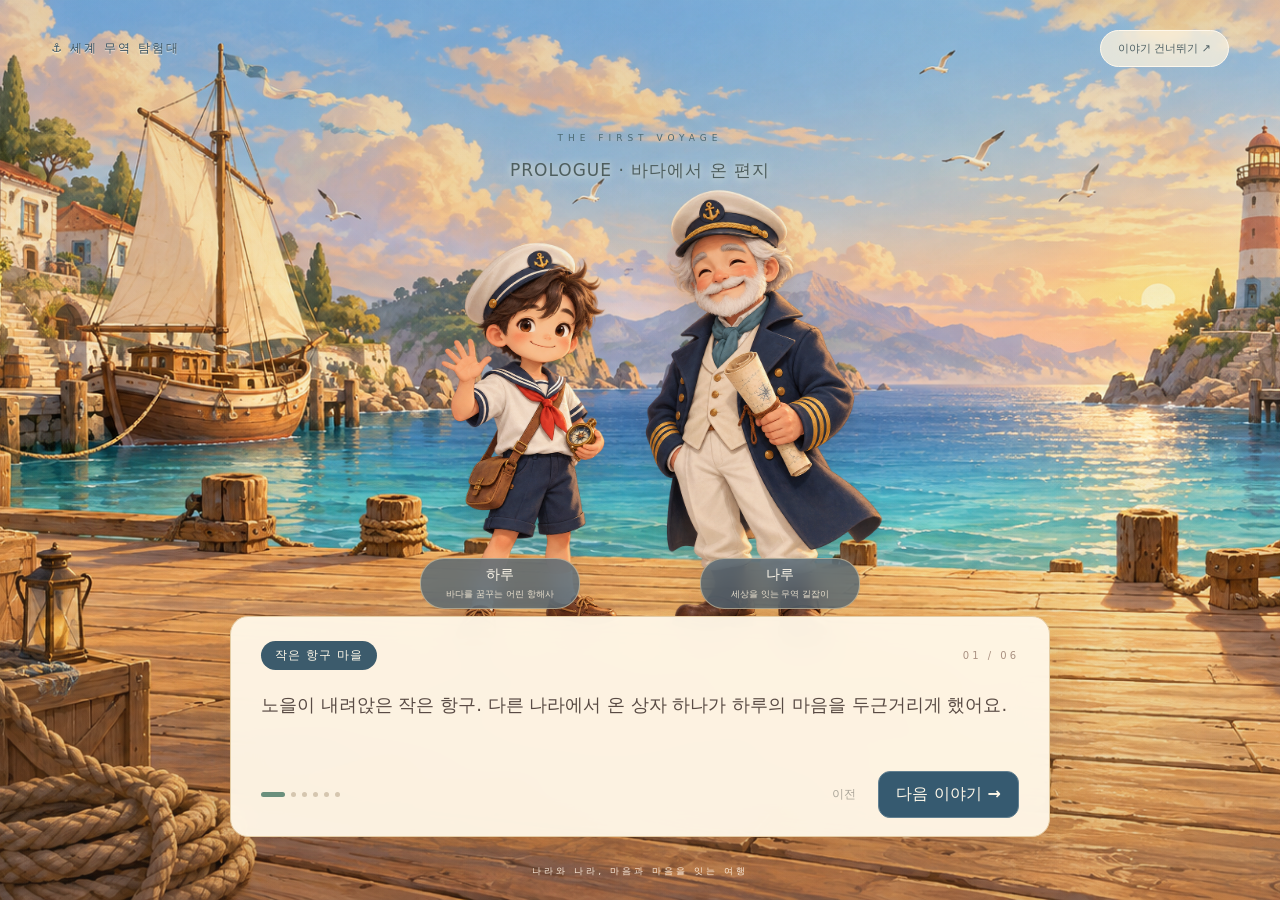
==== index.html @ 8972c456 "Add playable storybook trade exploration game" ====
<!doctype html>
<html lang="ko"><head><meta charset="utf-8"><meta name="viewport" content="width=device-width,initial-scale=1,viewport-fit=cover"><meta name="theme-color" content="#087f98"><link rel="icon" href="data:image/svg+xml,%3Csvg xmlns=%27http://www.w3.org/2000/svg%27 viewBox=%270 0 64 64%27%3E%3Ctext y=%2750%27 font-size=%2750%27%3E⛵%3C/text%3E%3C/svg%3E"><title>무역왕의 항해: 세계 무역 탐험대</title><link rel="stylesheet" href="style.css"></head>
<body>
<div id="storybook-scene" aria-hidden="true"><div class="illustrated-cast"><div class="illustrated-actor hero"><img src="assets/sailor-cast.png" alt="" onerror="document.body.classList.add('art-fallback')"></div><div class="illustrated-actor mentor"><img src="assets/sailor-cast.png" alt="" onerror="document.body.classList.add('art-fallback')"></div></div></div>
<canvas id="world3d" aria-label="입체 캐릭터와 3D 섬이 있는 무역 탐험 세계"></canvas>
<canvas id="sea" aria-label="방향키, WASD 또는 화면을 눌러 배를 조종하는 탐험 바다"></canvas>
<header><a class="brand" href="./">⚓ <span>무역왕의 항해<small>세계 무역 탐험대</small></span></a><div class="stats"><span>🪙 <b id="coins">0</b><small>무역 코인</small></span><span>📦 <b id="cargo">0</b><small>획득 상품</small></span><span>🏝️ <b id="progress">0 / 6</b><small>탐험 완료</small></span></div><button id="menu" aria-label="항해 메뉴 열기">☰</button></header>
<aside class="map-panel"><div><b>탐험 지도</b><span>COMPASS N ↑</span></div><canvas id="map" width="220" height="150" aria-label="6개 섬과 현재 배 위치 미니맵"></canvas><small>점선 원 가까이에서 정박해요</small></aside>
<section class="quest"><span class="eyebrow">CAPTAIN'S LOG · 항해 일지</span><h2 id="quest-title">첫 번째 섬으로 출발!</h2><p id="quest-text">가까운 초록 섬에서 무역 탐험을 시작해요.</p><button id="journal">6개 섬 살펴보기 ↗</button></section>
<div class="bottom-hint">✦ 드넓은 바다, 나만의 항로 <span>WASD / 방향키 · 바다를 누르고 이동</span></div>
<div id="joystick" aria-label="배 이동 조이스틱"><div id="stick"></div></div>
<section id="dock" hidden><span id="dock-title"></span><p id="dock-info"></p><button id="enter" class="primary">섬에 입장하기 →</button></section>
<div id="toast" role="status"></div><div id="confetti"></div>
<dialog id="modal"><button id="close" class="close" aria-label="닫고 바다로 돌아가기">×</button><div id="modal-content"></div></dialog>
<section id="story-screen" hidden aria-label="항해 이야기와 게임 시작 화면"></section>
<script src="vendor/three.min.js"></script><script src="missions.js"></script><script src="story-data.js"></script><script src="scene3d.js"></script><script src="game.js"></script>
</body></html>
---- style.css ----
:root{font-family:'Apple SD Gothic Neo','Malgun Gothic',system-ui,sans-serif;color:#173e47;font-synthesis:none}*{box-sizing:border-box}body{margin:0;background:#168eaa;overflow:hidden}button,a{-webkit-tap-highlight-color:transparent}button{font:inherit;cursor:pointer;border:0;border-radius:12px;padding:12px 17px;background:#e8f3ef;color:#234e52;font-weight:700;transition:transform .15s,background .15s}button:hover{background:#d5eae3;transform:translateY(-1px)}button:focus-visible,a:focus-visible{outline:3px solid #e59b25;outline-offset:3px}button:disabled{opacity:.55;cursor:default}#sea{position:fixed;inset:0;width:100%;height:100%;touch-action:none}header{position:fixed;top:22px;left:28px;right:28px;display:flex;align-items:center;justify-content:space-between;gap:16px;pointer-events:none}header>*{pointer-events:auto}.brand{display:flex;gap:12px;align-items:center;text-decoration:none;color:#fff;font-size:30px;font-weight:900;text-shadow:0 2px 8px #13667c55}.brand>span{font-size:23px}.brand small{display:block;font-size:11px;letter-spacing:3px;margin-top:3px;font-weight:500}.stats{display:flex;gap:30px;background:#fffdf1f2;padding:12px 28px;border-radius:18px;box-shadow:0 6px 0 #07657a20}.stats>span{font-size:19px;white-space:nowrap}.stats small{display:block;font-size:10px;color:#6d898c;text-align:right;margin-top:3px}#menu{background:#fffdf1;font-size:21px}.map-panel{position:fixed;right:28px;top:112px;background:#fffdf1ed;padding:16px;border-radius:18px;box-shadow:0 5px 20px #07516d15;width:252px}.map-panel>div{display:flex;justify-content:space-between;align-items:center;font-size:12px}.map-panel span{font-size:8px;color:#819595;letter-spacing:1px}.map-panel canvas{display:block;border-radius:10px;margin:12px 0 9px;width:100%;background:#b5e3df}.map-panel small{font-size:10px;color:#78918f}.quest{position:fixed;left:28px;bottom:92px;width:275px;background:#fffdf1f2;border-radius:18px;padding:22px;box-shadow:0 6px 0 #07657a20}.eyebrow{font-size:9px;letter-spacing:1.5px;font-weight:800;color:#63877e}.quest h2{font-size:19px;margin:12px 0 8px}.quest p{font-size:12px;line-height:1.8;color:#627b7c;margin:0 0 14px}.quest button{background:transparent;padding:0;font-size:11px;color:#157b70}.bottom-hint{position:fixed;bottom:27px;left:30px;color:#fffdeb;font-size:12px;letter-spacing:1px}.bottom-hint span{display:block;font-size:10px;opacity:.75;margin-top:5px;letter-spacing:0}#joystick{position:fixed;bottom:35px;right:44px;width:112px;height:112px;border:2px solid #ffffff88;border-radius:50%;background:#effffb20;touch-action:none;box-shadow:inset 0 0 0 12px #ffffff0a}#stick{position:absolute;left:33px;top:33px;width:42px;height:42px;border-radius:50%;background:#fff9dfbb;box-shadow:0 4px 12px #07516d33;pointer-events:none}#dock{position:fixed;bottom:32px;left:50%;transform:translateX(-50%);padding:16px 25px;background:#fffdf2;border:1px solid #fff;border-radius:18px;text-align:center;min-width:280px;box-shadow:0 8px 25px #17465830}#dock-title{font-size:17px;font-weight:800}#dock p{font-size:11px;color:#6b8381;margin:7px 0 12px}.primary{background:#117d70;color:white}.primary:hover{background:#09695e}dialog{border:0;border-radius:25px;background:#fffdf5;color:#23444b;width:min(720px,94vw);max-height:90dvh;padding:36px;box-shadow:0 30px 100px #12364250}dialog::backdrop{background:#073f54a8;backdrop-filter:blur(7px)}.close{position:absolute;right:14px;top:12px;background:transparent;font-size:26px;padding:3px 12px}.modal-kicker{font-size:10px;color:#208477;letter-spacing:2px;font-weight:800}h1{font-size:31px;line-height:1.4;margin:12px 0}dialog h2{font-size:25px;margin:13px 0}dialog p{font-size:14px;line-height:1.8;color:#61797a}.npc{padding:16px;background:#eaf2e5;border-radius:14px;margin:18px 0;display:flex;gap:14px;align-items:center}.npc .avatar{font-size:34px}.npc p{margin:0;font-size:13px}.choices{display:grid;gap:9px;margin:20px 0}.choices button{text-align:left;background:#f0f0e5;border:2px solid transparent;padding:15px}.choices button:hover{border-color:#2d9c88}.hint{min-height:26px;color:#a96a20;font-size:13px;line-height:1.7;margin:12px 0}.reward{font-size:55px;text-align:center;margin:20px}.success{text-align:center}.success h2{font-size:28px}.summary{padding:20px;background:#e6f1df;border-radius:15px;line-height:1.9;font-size:15px}.island-list{display:grid;grid-template-columns:1fr 1fr;gap:12px}.island-card{padding:15px;background:#f0f1e6;border-radius:13px}.island-card h3{font-size:14px;margin:7px 0}.island-card p{font-size:11px;margin:6px 0}.tag{font-size:10px;color:#177867}.warehouse-row{display:grid;grid-template-columns:1fr 1fr;gap:12px;margin:18px 0}.warehouse{border:2px dashed #b4cabc;min-height:140px;padding:14px;border-radius:13px;background:#eef5e8;text-align:center}.warehouse.over{border-color:#df9c35;background:#fff0c8}.warehouse small{display:block;margin:5px;color:#61797a}.goods{display:flex;flex-wrap:wrap;gap:8px;margin:12px 0}.good{padding:12px;background:#fff;border:1px solid #d9dfd4;box-shadow:0 3px 0 #cbd8c8;touch-action:none;font-size:12px}.good.selected{outline:3px solid #dcac47}.placed{font-size:11px;background:white;margin:6px 0;padding:7px;border-radius:6px}.trade-row{display:grid;grid-template-columns:1fr 1fr;gap:10px;margin:12px 0}.trade-row label{font-size:13px;padding:12px;background:#eef2e8;border-radius:10px}.trade-row select{width:100%;margin-top:9px;padding:10px;font:inherit;font-size:12px;border:1px solid #c9d7c8;border-radius:8px;background:white;color:#23444b}.shop-row{display:flex;justify-content:space-between;align-items:center;padding:14px 0;border-bottom:1px solid #dce5d6;gap:12px}.shop-row p{margin:4px 0;font-size:12px}.settings{display:flex;gap:8px;flex-wrap:wrap;margin-top:18px}#toast{position:fixed;left:50%;top:110px;transform:translateX(-50%) translateY(-15px);background:#fffdf4;color:#255849;padding:13px 23px;border-radius:30px;font-size:13px;opacity:0;transition:.25s;pointer-events:none;z-index:9;max-width:90vw;text-align:center}#toast.show{opacity:1;transform:translateX(-50%) translateY(0)}.certificate{border:3px double #cfab51;padding:25px;text-align:center}.certificate input{font:inherit;max-width:100%;text-align:center;padding:10px;border:0;border-bottom:1px solid #bcad7d;background:transparent}.certificate h2{font-size:30px;color:#9a772d}#confetti{position:fixed;inset:0;pointer-events:none;z-index:20;overflow:hidden}.confetto{position:absolute;top:-25px;width:9px;height:16px;animation:fall 2.5s ease-in forwards}@keyframes fall{to{transform:translateY(105vh) rotate(720deg)}}.drag-ghost{position:fixed;pointer-events:none;background:#fff5cf;padding:15px;border-radius:10px;z-index:100;box-shadow:0 5px 20px #0003}.tiny{font-size:11px}footer{font-size:11px;color:#72827d;margin-top:20px;line-height:1.8}@media(max-width:740px){header{top:14px;left:14px;right:14px;gap:8px}.brand{font-size:22px;gap:5px}.brand>span{font-size:16px}.brand small{font-size:8px;letter-spacing:1px}.stats{padding:9px 12px;gap:13px;border-radius:13px}.stats>span{font-size:13px}.stats small{font-size:8px}#menu{padding:8px 12px}.map-panel{right:14px;top:88px;width:152px;padding:10px}.map-panel span,.map-panel>small{display:none}.map-panel canvas{margin:9px 0 0}.quest{left:14px;bottom:170px;width:185px;padding:15px}.quest h2{font-size:15px}.quest p{font-size:11px}.eyebrow{font-size:7px}.bottom-hint{left:15px;bottom:24px;max-width:165px;font-size:10px}.bottom-hint span{font-size:9px}#joystick{right:25px;bottom:30px;width:100px;height:100px}#stick{left:27px;top:27px}#dock{bottom:145px;min-width:230px;max-width:90vw;padding:12px 16px}#dock-title{font-size:14px}dialog{padding:27px 20px}h1{font-size:25px}.island-list{grid-template-columns:1fr 1fr}.trade-row{grid-template-columns:1fr}.quest.compact{display:none}}@media(max-width:400px){.stats{gap:8px;padding:8px}.brand>span{font-size:14px}.stats small{display:none}.map-panel{width:130px}.island-list{grid-template-columns:1fr}}@media(max-height:550px){.quest{bottom:65px;padding:12px}.quest p{display:none}.map-panel{top:85px;width:155px}.bottom-hint{bottom:12px}#joystick{bottom:15px}#dock{bottom:15px}dialog{max-height:95dvh}}@media print{body>*{display:none!important}dialog,dialog #modal-content{display:block!important;position:static;width:100%;max-height:none;box-shadow:none}dialog .close,.settings{display:none!important}}

/* Cinematic story, real-time 3D stage and face-to-face island encounters. */
[hidden]{display:none!important}
#world3d{position:fixed;inset:0;width:100%;height:100%;pointer-events:none}
.has-webgl #sea{opacity:0}
body.cinematic>header,body.cinematic>.map-panel,body.cinematic>.quest,body.cinematic>.bottom-hint,body.cinematic>#joystick,body.cinematic>#dock{visibility:hidden}
#story-screen{position:fixed;inset:0;z-index:4;color:#473d3b;background:linear-gradient(180deg,#3c282c18,transparent 50%,#523d4930);overflow:auto}
.story-top{position:absolute;left:4%;right:4%;top:30px;display:flex;justify-content:space-between;align-items:center;gap:10px}
.story-brand{font-size:13px;font-weight:800;letter-spacing:2px;color:#fff7ec;text-shadow:0 2px 5px #8c655b44}
.glass-button{background:#fff6e94a;border:1px solid #fff9df7a;color:#514741;border-radius:30px;font-size:11px;font-weight:500;padding:10px 17px;backdrop-filter:blur(10px)}
.glass-button:hover{background:#fff6e9b3}
.chapter-label{position:absolute;top:14%;left:0;right:0;text-align:center;pointer-events:none}
.chapter-label>span{font-size:9px;letter-spacing:5px;color:#694d4f}.chapter-label h2{font-size:17px;font-weight:500;margin:14px 0;color:#574347;letter-spacing:2px}
.character-names{position:absolute;top:61%;left:50%;transform:translateX(-50%);display:flex;gap:120px;text-align:center;pointer-events:none}
.character-names>span{color:#fff9ec;background:#66535477;padding:7px 20px;border:1px solid #ffedcf66;border-radius:24px;min-width:160px;font-size:14px;backdrop-filter:blur(12px)}
.character-names small{display:block;font-size:9px;margin-top:4px;color:#fff5e7af}.character-names .speaking{background:#526c697e;border-color:#fff1d9}
.story-dialog{position:absolute;bottom:7%;left:50%;transform:translateX(-50%);width:min(820px,88vw);padding:24px 30px 18px;background:#fff8ebed;border:1px solid #fff9e9;border-radius:21px;box-shadow:0 15px 70px #5b3f4633;backdrop-filter:blur(16px)}
.dialog-line{display:flex;justify-content:space-between;align-items:center}.speaker-label{font-size:12px;background:#526f6b;color:#fff9e9;padding:6px 14px;border-radius:20px;letter-spacing:1px}.story-count{font-size:10px;color:#aa9182;letter-spacing:3px}#story-text{font-size:18px;line-height:1.85;min-height:65px;margin:18px 0;color:#594b45;word-break:keep-all}.dialog-bottom{display:flex;align-items:center;justify-content:space-between;gap:8px}.dialog-bottom>div{display:flex;gap:10px}.story-dots{display:flex;gap:6px}.story-dots i{width:5px;height:5px;border-radius:8px;background:#d5c6af}.story-dots i.active{width:24px;background:#6a8f7c}.text-button{font-size:12px;background:transparent;color:#6a6860;padding:9px 12px}.text-button:hover{background:#fffcf055}.story-caption{position:absolute;bottom:2.5%;left:0;right:0;text-align:center;font-size:9px;letter-spacing:3px;color:#ffefdf}
.title-card{position:absolute;top:21%;left:8%;width:460px}.title-kicker{font-size:9px;letter-spacing:4px;color:#82614f;font-weight:700}.title-card h1{font-family:Georgia,'Batang','바탕',serif;font-size:66px;line-height:1.12;color:#394f50;margin:24px 0;text-shadow:0 3px 0 #fff7e344;font-weight:900;letter-spacing:-2px}.title-card h1 em{font-style:normal;font-size:105px;color:#526c62}.title-card h1>span{display:block;font-family:system-ui,sans-serif;font-size:15px;letter-spacing:8px;font-weight:500;margin-top:20px;color:#625e50}.title-card>p{font-size:13px;line-height:1.9;color:#6f6257}.title-start{margin-top:22px;background:#425f58;padding:18px 25px;min-width:260px;border:1px solid #8a9c7b;border-radius:12px;box-shadow:0 8px 20px #5f65552c;font-size:16px;display:flex;justify-content:space-between;align-items:center;gap:50px}.title-start:hover{background:#314f48}.title-start>span{font-size:22px}.title-card>#replay-story{display:block;margin-top:12px;padding-left:0;color:#6e6558;font-size:11px}.title-features{display:flex;gap:20px;margin-top:27px;font-size:10px;color:#75675c}.title-character-tag{position:absolute;right:16%;bottom:18%;text-align:center;color:#fff9e8;font-size:18px;letter-spacing:3px;text-shadow:0 2px 8px #514438}.title-character-tag small{display:block;font-size:9px;letter-spacing:2px;margin-top:7px}.title-footer{position:absolute;bottom:25px;left:4%;right:4%;display:flex;justify-content:space-between;color:#f7ede3;font-size:9px;letter-spacing:1px}.title-chapter{font-size:10px;letter-spacing:2px;color:#fff3df}
dialog.conversation{position:fixed;inset:0 0 0 auto;margin:auto 4vw;width:min(580px,46vw);max-height:86dvh;padding:34px;background:#fff9edee;border:1px solid #fff5df;box-shadow:0 20px 80px #5a414535;backdrop-filter:blur(18px)}
dialog.conversation::backdrop{background:linear-gradient(90deg,#573b3912,transparent 40%,#573b3920);backdrop-filter:none}
dialog.conversation .npc{background:#e9eadc}.npc-avatar{display:none}.conversation-speaker{display:inline-block;margin:24px 0 3px;background:#5e7e71;border-radius:20px;padding:7px 15px;font-size:12px;color:#fff8e5}.spoken-text{font-size:19px!important;line-height:1.9!important;color:#5c5447!important;word-break:keep-all;margin:18px 0 30px}.talk-progress{font-size:10px;letter-spacing:3px;color:#958872;margin:18px 0}.conversation .close{color:#877b69}.conversation h2{color:#415a52}.conversation .primary{background:#496c5b}.conversation .hint{padding:10px 12px;background:#f8efda;border-radius:10px;min-height:0}.conversation .hint:empty{display:none}
.no-webgl #story-screen{background:radial-gradient(ellipse at 70% 30%,#f7d5a6,#d1b3b2 65%,#819ba6)}.no-webgl #story-screen:before{content:'🧒🏻　🧙🏻';position:absolute;top:28%;left:50%;transform:translateX(-50%);font-size:100px;white-space:nowrap}
@media(min-width:1500px){.title-card{top:23%;left:10%}.title-card h1{font-size:78px}.title-card h1 em{font-size:120px}}
@media(max-width:740px),(max-width:1000px) and (orientation:portrait){.story-top{top:20px;left:6%;right:6%}.story-brand{font-size:9px;letter-spacing:1px}.glass-button{font-size:9px;padding:9px 12px}.chapter-label{top:12%}.chapter-label h2{font-size:13px;letter-spacing:.5px}.chapter-label>span{font-size:8px;letter-spacing:3px}.character-names{top:53%;gap:18px}.character-names>span{min-width:125px;padding:6px 9px;font-size:11px}.character-names small{font-size:8px}.story-dialog{bottom:6%;padding:18px 20px;width:91vw;border-radius:18px}#story-text{font-size:15px;min-height:105px;line-height:1.8;margin:15px 0}.speaker-label{font-size:10px;padding:5px 10px}.story-count{font-size:8px;letter-spacing:1px}.dialog-bottom .primary{font-size:12px;padding:11px 14px}.text-button{font-size:10px;padding:8px}.story-caption{font-size:7px;letter-spacing:1px;bottom:2.5%}.title-card{top:12%;left:8%;width:84%;text-align:center}.title-kicker{font-size:7px;letter-spacing:2px}.title-card h1{font-size:37px;margin:14px 0;line-height:1.03}.title-card h1 em{font-size:58px}.title-card h1>span{font-size:11px;letter-spacing:5px;margin-top:11px}.title-card>p{font-size:10px;line-height:1.7;margin:12px 0}.title-start{position:fixed;bottom:13%;left:50%;transform:translateX(-50%);min-width:250px;padding:16px 22px;font-size:14px}.title-start:hover{transform:translateX(-50%)}.title-card>#replay-story{position:fixed;bottom:7%;left:50%;transform:translateX(-50%);margin:0;white-space:nowrap}.title-features{display:none}.title-character-tag{right:0;left:0;bottom:25%;font-size:13px;letter-spacing:2px}.title-character-tag small{font-size:8px;letter-spacing:1px}.title-footer{bottom:16px;left:7%;right:7%;font-size:7px;text-align:center;justify-content:center}.title-footer>span:last-child{display:none}.title-chapter{font-size:8px;letter-spacing:0}dialog.conversation{inset:auto 0 0;margin:0 auto 15px;width:94vw;max-height:57dvh;padding:24px 20px;border-radius:22px}dialog.conversation::backdrop{background:linear-gradient(180deg,transparent 25%,#573b3920);backdrop-filter:none}.conversation .spoken-text{font-size:16px!important;line-height:1.8!important;margin:14px 0 20px}.conversation h2{font-size:20px}.conversation-speaker{margin-top:15px;font-size:10px}.conversation .npc{padding:12px;margin:12px 0}.conversation .npc p{font-size:11px}.conversation h3{font-size:14px}.conversation .choices{margin:13px 0;gap:7px}.conversation .choices button{font-size:12px;padding:12px}.conversation .warehouse{padding:10px;min-height:110px}.conversation .good{font-size:11px;padding:10px}.conversation .warehouse-row{margin:12px 0;gap:8px}.conversation .trade-row label{font-size:11px;padding:9px}.conversation .trade-row select{font-size:11px;padding:8px}.conversation .trade-row{gap:7px}.conversation .summary{font-size:13px;padding:15px}.conversation .reward{font-size:38px;margin:10px}.conversation .hint{font-size:11px}}
@media(max-height:550px){.story-top{top:12px}.chapter-label{top:17%}.chapter-label h2{font-size:11px;margin:8px 0}.character-names{display:none}.story-dialog{bottom:4%;padding:12px 20px;width:80vw}#story-text{font-size:13px;min-height:40px;margin:10px 0}.story-caption{display:none}.title-card{top:17%;left:6%;text-align:left;width:46%}.title-card h1{font-size:34px;margin:12px 0}.title-card h1 em{font-size:50px}.title-card h1>span{font-size:9px;letter-spacing:4px}.title-card>p{font-size:10px}.title-start{position:static;transform:none;min-width:210px;padding:12px 17px;font-size:12px;margin-top:12px}.title-start:hover{transform:none}.title-card>#replay-story{position:static;transform:none;font-size:9px;margin-top:8px}.title-character-tag{left:auto;right:17%;bottom:15%;font-size:12px}.title-footer{bottom:12px;font-size:7px}.title-features{display:none}dialog.conversation{inset:0 0 0 auto;width:49vw;margin:auto 2vw;max-height:94dvh;padding:23px 17px}.conversation .spoken-text{font-size:14px!important}.conversation h2{font-size:19px}.conversation .npc{margin:10px 0;padding:10px}.conversation p{font-size:12px}.conversation .choices{margin:10px 0}.conversation .choices button{padding:10px;font-size:11px}.conversation .trade-row{grid-template-columns:1fr}.conversation .close{top:4px;right:4px}}
body[data-scene="encounter"]>header,body[data-scene="encounter"]>.map-panel,body[data-scene="encounter"]>.quest,body[data-scene="encounter"]>.bottom-hint,body[data-scene="encounter"]>#joystick,body[data-scene="encounter"]>#dock{visibility:hidden}
@media(max-width:740px) and (min-height:551px),(max-width:1000px) and (orientation:portrait){.title-card>p{display:none}}

/* Unified painted nautical art direction: warm paper, sea blue and terracotta. */
:root{--ink:#314b5b;--navy:#34536a;--paper:#fff6e5;--coral:#bd7155}
#storybook-scene{position:fixed;inset:0;z-index:1;background:#c3dedb url('assets/harbor-storybook.png') center 48%/cover no-repeat;pointer-events:none;visibility:hidden}
#storybook-scene:after{content:'';position:absolute;inset:0;background:linear-gradient(180deg,#f7eac819,transparent 45%,#74564019);pointer-events:none}
body[data-scene="prologue"] #storybook-scene,body[data-scene="title"] #storybook-scene,body[data-scene="encounter"] #storybook-scene{visibility:visible}
body:not([data-scene="world"]) #world3d{visibility:hidden}
body.art-fallback:not([data-scene="world"]) #world3d{visibility:visible}
body.art-fallback #storybook-scene{visibility:hidden}
.illustrated-cast{position:absolute;width:min(43vw,620px,57vh);aspect-ratio:1312/1199;bottom:27%;left:50%;transform:translateX(-50%);display:flex;filter:drop-shadow(0 16px 14px #61482c24);z-index:1}
.illustrated-actor{position:relative;width:50%;height:100%;overflow:hidden;transform-origin:bottom center;animation:storybook-breathe 5s ease-in-out infinite}
.illustrated-actor img{width:200%;max-width:none;height:100%;object-fit:fill;display:block}
.illustrated-actor.mentor img{transform:translateX(-50%)}
.illustrated-actor.mentor{animation-delay:-2.5s}
body[data-scene="title"] .illustrated-cast{left:73%;bottom:16%;width:min(43vw,640px,68vh)}
body[data-scene="encounter"] .illustrated-cast{left:26%;bottom:12%;width:min(47vw,660px,73vh)}
body[data-speaker="hero"] .illustrated-actor.hero,body[data-speaker="npc"] .illustrated-actor.mentor{filter:drop-shadow(0 0 15px #fff2ce55)}
@keyframes storybook-breathe{0%,100%{transform:translateY(0) rotate(-.25deg)}50%{transform:translateY(-3px) rotate(.25deg)}}
#story-screen{background:linear-gradient(180deg,#304c5c1a,transparent 48%,#59402e19)}
.story-brand{color:#334f60;text-shadow:0 1px 1px #fff6e8;font-size:12px}
.chapter-label>span{color:#4d6a73}.chapter-label h2{color:#4e5e5e;text-shadow:0 1px 8px #fff7dd;letter-spacing:1px}
.story-dialog{background:#fff7e8f5;border-color:#e4cda5;box-shadow:0 12px 45px #5d492a20;border-radius:18px}
.speaker-label{background:#3c5b6c}.character-names>span{background:#4b6577bf;border-color:#ebd6ae88}.character-names .speaking{background:#34566bd9;border-color:#f4d799}.character-names{top:62%}
.title-card h1{color:#304b5e;text-shadow:0 2px 0 #fff2d5;letter-spacing:-1px}.title-card h1 em{color:#34576b}.title-card h1>span{color:#6d6759}.title-kicker{color:#9a6949}.title-card{background:radial-gradient(ellipse at 30% 45%,#fff8e5bb,transparent 72%)}
.title-card>p{color:#5d635e}.title-start,.primary{background:#365a70;color:#fff8e9;border:1px solid #628091}.title-start:hover,.primary:hover{background:#294b60}.title-character-tag{color:#fff5df;text-shadow:0 2px 9px #473e32}.title-footer{color:#fff5df;text-shadow:0 1px 5px #4b543f}
.title-chapter{color:#405b63;background:#fff5df9c;padding:7px 13px;border-radius:20px}.glass-button{background:#fff4dfbb;color:#4e6064;border-color:#fff8ec}.character-names small{color:#fff4dfdd}
dialog.conversation{background:#fff8eaf5;border-color:#dfcda9;box-shadow:0 20px 60px #4b49392b}.conversation h2{color:#385365}.conversation-speaker{background:#416579}.conversation .primary{background:#3e6074}.conversation .npc{background:#eeeedf}.conversation .choices button{background:#f3efdf;border-color:#e5dcc4;color:#3e5662}.conversation .choices button:hover{border-color:#b58a55;background:#faf1d9}
.map-panel,.stats,.quest,#dock{background:#fff7e9ee}.brand{color:#fff8e6}.quest h2{color:#3d5e70}.eyebrow{color:#927753}.warehouse{background:#edf0e4}.bottom-hint{color:#fff5df}
@media(max-width:1000px) and (orientation:portrait),(max-width:740px) and (min-height:551px){
 #storybook-scene{background-position:46% center}.illustrated-cast{width:min(96vw,51vh);bottom:34%;left:50%}
 body[data-scene="title"] .illustrated-cast{width:min(96vw,49vh);left:50%;bottom:29%}
 body[data-scene="encounter"] .illustrated-cast{left:50%;bottom:48%;width:min(95vw,48vh)}
 .character-names{top:57%;gap:15px}.character-names>span{min-width:120px;font-size:10px}.title-card{background:none}.title-card h1{font-size:36px}.title-card h1 em{font-size:54px}.chapter-label h2{font-size:12px}.story-brand{font-size:9px}
}
@media(max-height:550px){.illustrated-cast{width:40vw;max-width:50vh;bottom:34%}body[data-scene="title"] .illustrated-cast{width:42vw;max-width:66vh;bottom:12%}body[data-scene="encounter"] .illustrated-cast{width:44vw;max-width:76vh;bottom:7%;left:26%}.title-card h1{font-size:32px}.title-card h1 em{font-size:46px}}
@media(prefers-reduced-motion:reduce){.illustrated-actor{animation:none}}
.no-webgl #story-screen{background:linear-gradient(180deg,#304c5c1a,transparent 48%,#59402e19)}.no-webgl #story-screen:before{display:none}
.title-card>p{display:inline-block;background:#fff5e4e0;padding:10px 14px;border-radius:10px;color:#405765}.title-features{color:#fff5df;background:#315064ce;border-radius:9px;padding:10px 13px;width:max-content;gap:15px}.title-card>#replay-story{color:#fff6e5;background:#3b566eb8;border-radius:8px;padding:8px 12px;width:max-content;text-shadow:0 1px 3px #29434b}.title-kicker{background:#fff4dfb3;border-radius:16px;padding:6px 10px}
@media(max-width:1000px) and (orientation:portrait),(max-width:740px) and (min-height:551px){.title-card>p,.title-features{display:none}.title-card>#replay-story{width:auto}.title-kicker{font-size:7px;background:#fff3e4c9}}
@media(max-height:550px){.title-card>p{padding:5px 9px;margin:5px 0}.title-features{display:none}.title-card>#replay-story{padding:5px 9px}}
@media(max-width:1000px) and (orientation:portrait),(max-width:740px) and (min-height:551px){body[data-scene="encounter"] #storybook-scene{background-size:auto 135%;background-position:46% bottom}}
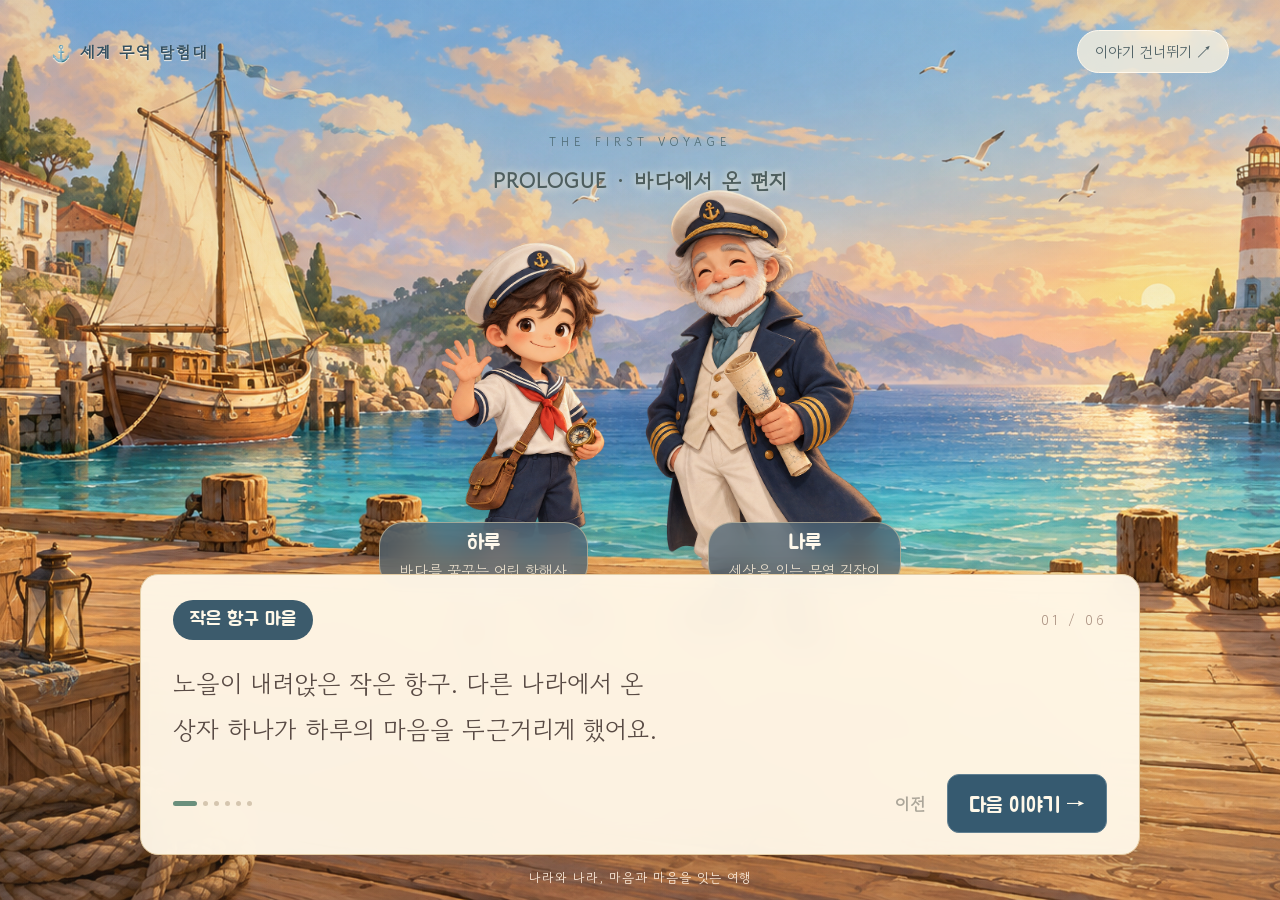
==== commit 62f3c177: "Add illustrated island chapters, collection rewards and resumable finale" ====
--- a/index.html
+++ b/index.html
@@ -13,5 +13,5 @@
 <div id="toast" role="status"></div><div id="confetti"></div>
 <dialog id="modal"><button id="close" class="close" aria-label="닫고 바다로 돌아가기">×</button><div id="modal-content"></div></dialog>
 <section id="story-screen" hidden aria-label="항해 이야기와 게임 시작 화면"></section>
-<script src="vendor/three.min.js"></script><script src="missions.js"></script><script src="story-data.js"></script><script src="scene3d.js"></script><script src="game.js"></script>
+<script src="vendor/three.min.js"></script><script src="missions.js"></script><script src="story-data.js"></script><script src="chapter-data.js"></script><script src="scene3d.js"></script><script src="game.js"></script>
 </body></html>
--- a/style.css
+++ b/style.css
@@ -68,3 +68,101 @@
 @media(max-width:1000px) and (orientation:portrait),(max-width:740px) and (min-height:551px){.title-card>p,.title-features{display:none}.title-card>#replay-story{width:auto}.title-kicker{font-size:7px;background:#fff3e4c9}}
 @media(max-height:550px){.title-card>p{padding:5px 9px;margin:5px 0}.title-features{display:none}.title-card>#replay-story{padding:5px 9px}}
 @media(max-width:1000px) and (orientation:portrait),(max-width:740px) and (min-height:551px){body[data-scene="encounter"] #storybook-scene{background-size:auto 135%;background-position:46% bottom}}
+
+/* Larger, softer Korean typography, packaged locally for offline classrooms. */
+@font-face{font-family:'Jua';font-style:normal;font-weight:400;font-display:swap;src:url('assets/fonts/Jua-Regular.woff2') format('woff2')}
+@font-face{font-family:'Gowun Dodum';font-style:normal;font-weight:400;font-display:swap;src:url('assets/fonts/GowunDodum-Regular.woff2') format('woff2')}
+:root{font-family:'Gowun Dodum','Apple SD Gothic Neo','Malgun Gothic',sans-serif;font-size:18px;font-synthesis:weight}
+button,input,select{font-family:inherit}h1,h2,h3,.brand>span,.primary,.speaker-label,.conversation-speaker,.character-names>span{font-family:'Jua','Gowun Dodum',sans-serif;font-weight:400}
+.title-card{width:min(530px,43vw);top:18%}.title-card h1{font-family:'Jua','Gowun Dodum',sans-serif;font-weight:400;font-size:68px;letter-spacing:0;line-height:1.18;margin:20px 0}.title-card h1 em{font-size:104px}.title-card h1>span{font-family:'Jua','Gowun Dodum',sans-serif;font-size:25px;letter-spacing:4px;margin-top:14px}.title-card>p{font-size:20px;line-height:1.8;padding:13px 17px;margin:12px 0}.title-start{font-size:23px;min-width:300px;padding:18px 25px;margin-top:18px}.title-card>#replay-story{font-size:17px}.title-features{font-size:15px;gap:13px;margin-top:18px}.title-kicker{font-size:11px;letter-spacing:2px}.title-footer{font-size:13px}.title-chapter{font-size:14px}.title-character-tag{font-size:23px}.title-character-tag small{font-size:14px}
+.story-dialog{width:min(1000px,90vw);padding:25px 32px 21px;bottom:5%}#story-text{font-family:'Gowun Dodum',sans-serif;font-size:25px;line-height:1.85;min-height:94px;margin:20px 0;letter-spacing:0}.speaker-label{font-size:19px;letter-spacing:0;padding:8px 17px}.story-count{font-size:14px}.dialog-bottom .primary{font-size:21px;padding:13px 21px}.dialog-bottom .text-button{font-size:17px}.chapter-label h2{font-family:'Gowun Dodum',sans-serif;font-size:21px;font-weight:600}.chapter-label>span{font-size:12px}.story-caption{font-size:13px;bottom:1.5%;letter-spacing:1px}.glass-button{font-size:15px}.story-brand{font-size:16px}.character-names>span{font-size:21px;min-width:185px}.character-names small{font-family:'Gowun Dodum',sans-serif;font-size:15px;letter-spacing:0}.character-names{top:58%}
+.brand>span{font-size:29px}.brand small{font-size:14px;letter-spacing:2px}.stats>span{font-size:23px}.stats small{font-size:14px}.map-panel{width:276px}.map-panel>div{font-size:18px}.map-panel span{font-size:10px}.map-panel small{font-size:13px}.quest{width:315px}.eyebrow{font-size:11px;letter-spacing:.5px}.quest h2{font-size:24px}.quest p{font-size:17px;line-height:1.7}.quest button{font-size:16px}.bottom-hint{font-size:17px;letter-spacing:0}.bottom-hint span{font-size:14px}.bottom-hint{bottom:24px}#dock{max-width:420px}#dock-title{font-family:'Jua',sans-serif;font-size:24px}#dock p{font-size:16px;line-height:1.6}#enter{font-size:21px}#toast{font-size:18px}
+dialog{font-size:18px}dialog h2{font-size:30px}dialog p,.npc p{font-size:18px;line-height:1.8}.modal-kicker{font-size:13px;letter-spacing:1px}.conversation-speaker{font-size:19px}.spoken-text{font-size:24px!important;line-height:1.85!important}.conversation .choices button{font-size:19px;line-height:1.6}.conversation .npc p{font-size:17px}.conversation h2{font-size:30px}.conversation .primary{font-size:21px}.hint,.conversation .hint{font-size:17px}.tag,.tiny{font-size:15px}.conversation .tiny{font-size:15px}.talk-progress{font-size:14px}.summary{font-size:19px}.good,.placed{font-size:17px}.warehouse small{font-size:16px}.trade-row label,.trade-row select{font-size:17px}.island-card h3{font-size:21px}.island-card p{font-size:16px}.shop-row p,footer{font-size:15px}
+@media(max-width:1000px) and (orientation:portrait),(max-width:740px) and (min-height:551px){
+ .title-card{top:10%;left:6%;width:88%}.title-card h1{font-size:39px;line-height:1.04;margin:12px 0}.title-card h1 em{font-size:57px}.title-card h1>span{font-size:19px;letter-spacing:2px;margin-top:9px}.title-card>p{display:inline-block;font-size:17px;line-height:1.55;margin:9px 0;padding:9px 11px}.title-kicker{font-size:9px;letter-spacing:1px}.title-features{display:none}.title-start{font-size:20px;min-width:265px;padding:16px 22px}.title-card>#replay-story{font-size:15px}.title-character-tag{display:none}body[data-scene="title"] .illustrated-cast{bottom:23%;width:min(94vw,48vh)}.title-footer{font-size:11px}.title-chapter{font-size:11px;padding:6px 9px}.story-brand{font-size:11px}
+ .story-dialog{bottom:5%;width:94vw;padding:19px 20px}#story-text{font-size:20px;line-height:1.7;min-height:112px;margin:16px 0}.speaker-label{font-size:16px;padding:6px 12px}.story-count{font-size:12px}.dialog-bottom .primary{font-size:18px;padding:12px 14px}.dialog-bottom .text-button{font-size:15px}.story-caption{font-size:10px;letter-spacing:0}.chapter-label h2{font-size:17px}.chapter-label>span{font-size:10px}.character-names{top:54%}.character-names>span{font-size:17px;min-width:128px;padding:7px 8px}.character-names small{font-size:11px}.glass-button{font-size:12px;padding:9px 11px}
+}
+@media(max-width:740px){
+ header{gap:7px;top:12px;left:12px;right:12px}.brand>span{font-size:20px}.brand small{font-size:10px;letter-spacing:0}.stats{gap:10px;padding:10px}.stats>span{font-size:16px}.stats small{font-size:10px}.map-panel{top:92px;width:159px}.map-panel>div{font-size:15px}.map-panel span,.map-panel>small{display:none}.quest{width:215px;padding:15px;bottom:180px}.quest h2{font-size:21px}.quest p{font-size:15px}.quest button{font-size:14px}.eyebrow{font-size:9px}.bottom-hint{font-size:13px;max-width:180px;bottom:24px}.bottom-hint span{font-size:11px}#dock{bottom:148px;min-width:245px;max-width:89vw;padding:15px}#dock-title{font-size:21px}#dock p{font-size:15px}#enter{font-size:19px}
+ dialog.conversation{padding:25px 20px;max-height:59dvh}.conversation h2{font-size:25px}.conversation-speaker{font-size:17px}.conversation .spoken-text{font-size:21px!important;line-height:1.7!important}.conversation .npc p{font-size:16px}.conversation .choices button{font-size:17px;padding:12px;line-height:1.55}.conversation .hint{font-size:15px}.conversation .primary{font-size:19px}.conversation .good,.conversation .placed{font-size:15px}.conversation .warehouse small{font-size:14px}.conversation .trade-row label,.conversation .trade-row select{font-size:16px}.conversation .summary{font-size:17px}.conversation .tiny,.tag{font-size:13px}.modal-kicker{font-size:11px}.island-card h3{font-size:19px}.island-card p{font-size:15px}
+}
+@media(max-width:400px){.stats{gap:7px;padding:8px}.brand>span{font-size:17px}.brand small{font-size:9px}.stats>span{font-size:15px}.stats small{display:none}.map-panel{width:143px}.character-names small{font-size:10px}}
+@media(max-height:720px) and (orientation:portrait){.title-card{top:10%}.title-card h1{font-size:29px}.title-card h1 em{font-size:41px}.title-card h1>span{font-size:16px;margin-top:6px}.title-card>p{font-size:15px;padding:7px 9px;line-height:1.5}.title-kicker{font-size:8px}body[data-scene="title"] .illustrated-cast{width:36vh;bottom:25%}.title-start{bottom:12%;font-size:18px;padding:12px 18px;min-width:235px}.title-card>#replay-story{bottom:5%;font-size:13px}.title-footer{display:none}.story-dialog{bottom:3%;padding:15px 17px}#story-text{font-size:18px;min-height:100px;margin:10px 0}.story-caption{display:none}.character-names{display:none}.chapter-label{top:13%}.chapter-label h2{font-size:14px}}
+@media(max-height:550px) and (orientation:landscape){.title-card{width:48%;top:15%;left:5%}.title-card h1{font-size:33px;margin:10px 0}.title-card h1 em{font-size:45px}.title-card h1>span{font-size:17px;margin-top:6px}.title-card>p{font-size:15px;line-height:1.5;padding:5px 9px;margin:5px 0}.title-start{font-size:18px;padding:10px 17px;margin-top:10px;min-width:235px}.title-card>#replay-story{font-size:13px;padding:5px 8px;margin-top:6px}.title-features{display:none}.title-footer{font-size:10px}.story-top{top:12px}.story-brand{font-size:12px}.title-kicker{font-size:8px}#story-text{font-size:18px;min-height:45px;margin:10px 0}.story-dialog{width:85vw;padding:12px 20px;bottom:3%}.speaker-label{font-size:14px}.dialog-bottom .primary{font-size:16px;padding:9px 14px}.chapter-label{top:16%}.chapter-label h2{font-size:14px}.story-caption,.character-names{display:none}.quest{bottom:75px;padding:13px;width:260px}.quest p{display:none}.bottom-hint{font-size:12px;bottom:12px}.bottom-hint span{font-size:10px}#dock{bottom:14px;padding:12px 18px;max-width:330px}#dock-title{font-size:20px}#dock p{font-size:14px;margin:5px 0}#enter{font-size:18px;padding:10px 15px}.map-panel{width:185px;top:85px}dialog.conversation{max-height:94dvh}.conversation h2{font-size:24px}.conversation .npc p{font-size:15px}.conversation .choices button{font-size:16px}.conversation .hint{font-size:14px}.conversation .primary{font-size:18px}.conversation .spoken-text{font-size:20px!important}}
+#story-text{text-wrap:balance}
+@media(max-height:720px) and (orientation:portrait){#story-text{text-wrap:pretty}}
+@media(min-height:721px) and (orientation:portrait){body[data-scene="title"] .illustrated-cast{bottom:21.5%}}
+
+/* Center the learning stage; keep the island scenery and cast around it. */
+dialog.conversation{inset:0;margin:auto;width:min(840px,calc(100vw - 48px));max-height:88dvh;padding:32px 36px;border-radius:26px;overflow-y:auto;overscroll-behavior:contain}
+dialog.conversation::backdrop{background:#233e4b18;backdrop-filter:none}
+body[data-scene="encounter"] #storybook-scene{background-size:cover;background-position:center}
+body[data-scene="encounter"] .illustrated-cast{inset:0;width:100%;height:100%;max-width:none;aspect-ratio:auto;transform:none;display:block;filter:none}
+body[data-scene="encounter"] .illustrated-actor{position:absolute;bottom:3%;width:clamp(120px,calc((100vw - 900px)/2),270px);height:auto;aspect-ratio:656/1199;filter:drop-shadow(0 10px 12px #61482c24)}
+body[data-scene="encounter"] .illustrated-actor.hero{left:0}
+body[data-scene="encounter"] .illustrated-actor.mentor{right:0}
+.conversation .npc{display:flex;align-items:flex-start;gap:14px}
+.conversation .npc p{margin:0;flex:1;min-width:0}
+.conversation .npc-avatar{display:inline-flex;flex:none;width:48px;height:48px;align-items:center;justify-content:center;background:#fff8e9;border-radius:50%;font-size:28px}
+@media(max-width:1099px){body[data-scene="encounter"] .illustrated-cast{display:none}}
+@media(max-width:740px){
+ dialog.conversation{inset:0;margin:auto;width:94vw;max-height:90dvh;padding:26px 20px;border-radius:22px}
+ .conversation .npc{gap:9px;padding:12px}.conversation .npc-avatar{width:36px;height:36px;font-size:23px}
+ .conversation .warehouse-row{gap:8px}.conversation .warehouse{min-height:120px;padding:10px}
+}
+@media(max-height:550px){dialog.conversation{inset:0;margin:auto;width:min(840px,94vw);max-height:92dvh;padding:24px}.conversation .close{top:7px;right:7px}}
+
+/* Illustrated chapters: story → hands-on game → eight-question quiz. */
+dialog.conversation{width:min(920px,calc(100vw - 48px));padding:26px 32px;background:#fff8ecfa}
+.chapter-nav{display:flex;align-items:center;justify-content:space-between;gap:12px;margin:0 32px 16px 0}
+.chapter-nav>button{padding:8px 12px;font-size:15px;background:#e2eeeb;color:#365e6c}
+.chapter-nav ol{display:flex;gap:5px;margin:0;padding:0;list-style:none;flex-wrap:wrap}
+.chapter-nav li{font-family:'Jua',sans-serif;font-size:16px;padding:7px 15px;border-radius:18px;color:#71847e;background:#eaf0e8}
+.chapter-nav li[aria-current]{color:white;background:#3686a0}
+.chapter-illustration{position:relative;height:230px;overflow:hidden;background-color:#a8d7d8;background-size:cover;background-position:center 57%;margin:0 0 20px;border:3px solid #fff;border-radius:18px;box-shadow:0 4px 15px #34536a15}
+.chapter-hero{position:absolute;left:5%;bottom:-12%;height:113%;aspect-ratio:656/1199;overflow:hidden;filter:drop-shadow(0 4px 5px #304e5344)}
+.chapter-hero img{display:block;height:100%;width:200%;max-width:none}
+.chapter-illustration figcaption{position:absolute;bottom:12px;right:12px;max-width:67%;padding:8px 14px;background:#fff8e8ec;border-radius:12px;color:#36576a;font-size:16px;word-break:keep-all}
+.conversation[data-stage="quiz"] .chapter-illustration,.conversation[data-stage="game"] .chapter-illustration,.conversation[data-stage="reward"] .chapter-illustration{height:125px}
+.conversation[data-stage="quiz"] .chapter-hero,.conversation[data-stage="game"] .chapter-hero{height:150%;bottom:-35%}
+.conversation .npc p{word-break:keep-all}.conversation .spoken-text{font-size:23px!important;line-height:1.8!important}
+.quiz-progress{width:100%;height:12px;accent-color:#329d9c;margin:6px 0 14px}
+.route-board,.negotiation-board,.collection-grid{display:grid;grid-template-columns:1fr 1fr;gap:12px;margin:18px 0}
+.route-board button{background:#e8f3ed;border:2px solid #d2dfd4;color:#365869;padding:15px;text-align:left;min-height:85px;transition:transform .15s}
+.route-board button[aria-pressed="true"]{background:#fff0c4;border-color:#d69b31;transform:translateY(-3px)}
+.route-board small{display:block;font-size:16px;margin-top:7px}
+.negotiation-board article,.collection-grid article{background:#e8f1e7;padding:18px;border-radius:16px;line-height:1.8}
+.price-slider{display:block;background:#f5ebd4;padding:16px;border-radius:12px;margin:16px 0}.price-slider output{font-family:'Jua',sans-serif;font-size:26px;color:#337e91}.price-slider input{display:block;width:100%;margin-top:18px;accent-color:#358da2;min-height:28px}
+.safety-check{display:flex;align-items:center;gap:12px;padding:14px;background:#e9f1e7;border-radius:12px}.safety-check input{width:24px;height:24px;flex:none;accent-color:#358da2}
+.collection-grid small{display:block;color:#647d7c;margin-top:8px;font-size:14px}.collection-grid article:not(.collected){background:#ecece6;color:#8c968c}.collection-grid .collected{border:2px solid #d8b25b;background:#fff1c9}
+.collection-bonus{padding:18px;background:linear-gradient(120deg,#ffebaa,#fff6d6);border:1px solid #dfbe70;border-radius:15px;line-height:1.8;color:#785a2b;margin:16px 0}
+dialog.finale-panel{width:min(960px,94vw);background:#fff9ee;animation:chapter-arrive .35s ease-out}
+.finale-visual{height:220px;border:3px solid white;border-radius:18px;background-size:cover;background-position:center;position:relative;margin:0 0 22px;overflow:hidden}
+.finale-visual span{position:absolute;left:20px;bottom:18px;font-family:'Jua',sans-serif;font-size:24px;color:#fff9e8;padding:10px 18px;border-radius:14px;background:#28586bbf;letter-spacing:1px}
+body[data-finale] .illustrated-cast{display:none!important}
+body[data-finale="success"] #storybook-scene:after{background:radial-gradient(ellipse at center,#fff3ad33,#e1a84544)}
+body[data-finale="success"] .finale-visual{height:270px;border-color:#f4d282}
+body[data-finale="success"] .finale-visual span{background:#927020dc}
+body[data-finale="retry"] .finale-visual{filter:saturate(.6);height:160px}
+@keyframes chapter-arrive{from{opacity:.5;translate:0 16px}to{opacity:1;translate:0 0}}
+@media(min-width:1100px){body[data-scene="encounter"] .illustrated-actor{width:clamp(80px,calc((100vw - 980px)/2),250px)}}
+@media(max-width:740px){
+ dialog.conversation{width:94vw;padding:22px 17px;max-height:90dvh}.chapter-nav{gap:6px;margin-right:22px;margin-bottom:12px}.chapter-nav>button{font-size:12px;padding:7px}.chapter-nav li{font-size:13px;padding:6px 9px}.chapter-nav ol{gap:3px}
+ .chapter-illustration{height:175px;margin-bottom:15px;border-radius:13px}.chapter-illustration figcaption{font-size:13px;max-width:70%;padding:6px 9px;right:7px;bottom:8px}.chapter-hero{left:0}
+ .conversation[data-stage="quiz"] .chapter-illustration,.conversation[data-stage="game"] .chapter-illustration,.conversation[data-stage="reward"] .chapter-illustration{height:85px}.conversation[data-stage="quiz"] .chapter-illustration figcaption,.conversation[data-stage="game"] .chapter-illustration figcaption{font-size:12px}
+ .conversation .spoken-text{font-size:20px!important}.route-board{gap:8px}.route-board button{padding:12px;font-size:15px}.route-board small{font-size:14px}.collection-grid{grid-template-columns:1fr}.negotiation-board article{font-size:15px;padding:13px}.collection-bonus{font-size:16px;padding:14px}
+ .finale-visual{height:160px}.finale-visual span{font-size:17px;left:10px;bottom:10px;padding:8px 12px}body[data-finale="success"] .finale-visual{height:190px}
+}
+@media(max-height:550px){dialog.conversation{max-height:92dvh}.chapter-illustration{height:110px}.conversation[data-stage="quiz"] .chapter-illustration,.conversation[data-stage="game"] .chapter-illustration{height:70px}.finale-visual{height:110px}body[data-finale="success"] .finale-visual{height:130px}}
+@media(prefers-reduced-motion:reduce){dialog.finale-panel{animation:none}.route-board button{transition:none}}
+@media(max-width:740px){
+ dialog.conversation:has(#cards) .chapter-illustration{height:60px}
+ dialog.conversation:has(#cards) .npc p{font-size:0;line-height:1}
+ dialog.conversation:has(#cards) .npc p b{font-size:15px;line-height:1.4}
+ dialog.conversation:has(#cards) .npc{padding:9px;margin:10px 0;align-items:center}
+ dialog.conversation:has(#cards) .goods{display:grid;grid-template-columns:1fr 1fr;gap:7px}
+ dialog.conversation:has(#cards) .good{font-size:14px;padding:10px;line-height:1.5;text-align:left}
+}
+/* Leave a clear gap between the chapter indicators and the close button. */
+.chapter-nav{margin-right:42px}
+@media(max-width:740px){.chapter-nav{margin-right:40px}}
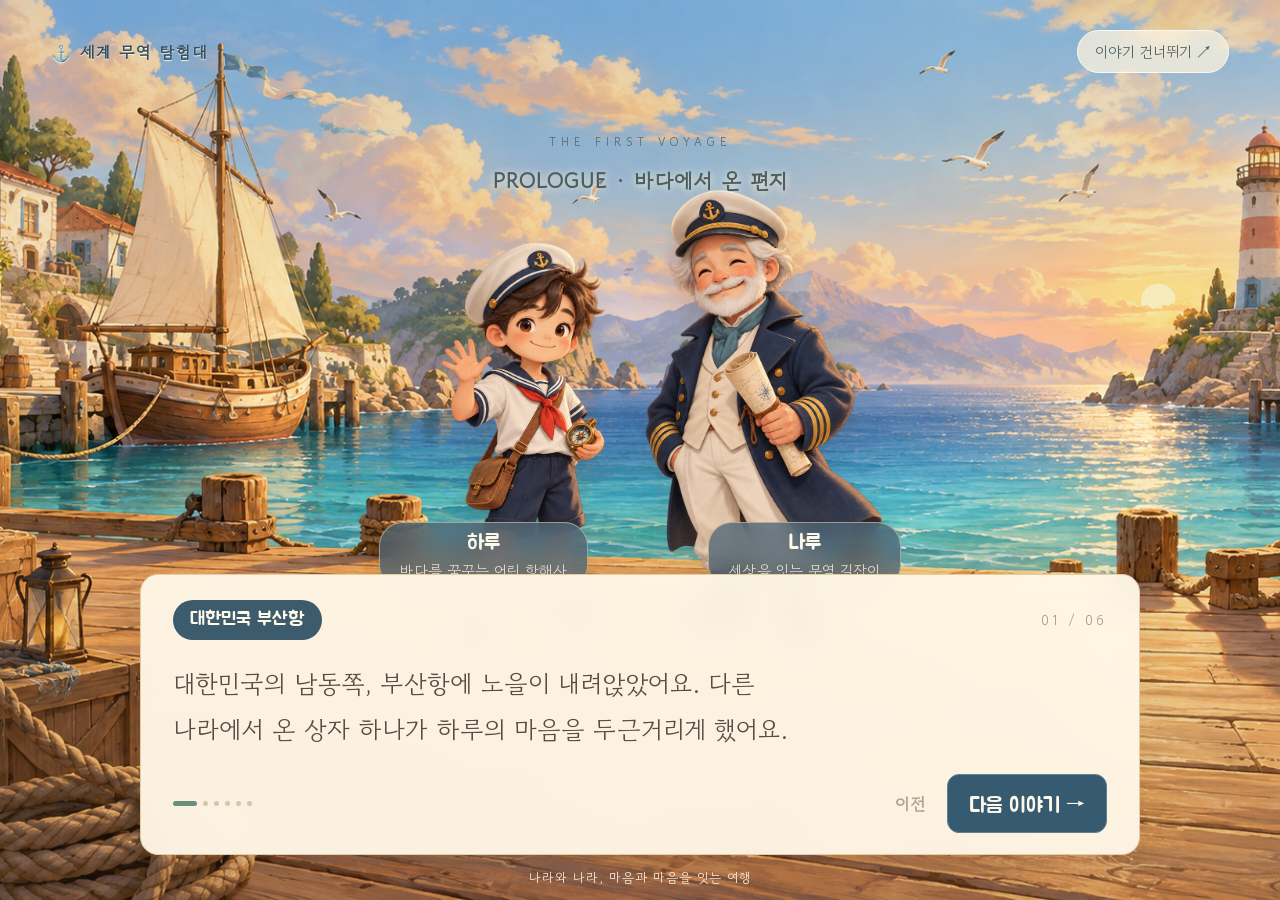
==== commit cc2a4e7f: "Start voyages at Busan harbor on a navigable South Korea map" ====
--- a/index.html
+++ b/index.html
@@ -5,7 +5,7 @@
 <canvas id="world3d" aria-label="입체 캐릭터와 3D 섬이 있는 무역 탐험 세계"></canvas>
 <canvas id="sea" aria-label="방향키, WASD 또는 화면을 눌러 배를 조종하는 탐험 바다"></canvas>
 <header><a class="brand" href="./">⚓ <span>무역왕의 항해<small>세계 무역 탐험대</small></span></a><div class="stats"><span>🪙 <b id="coins">0</b><small>무역 코인</small></span><span>📦 <b id="cargo">0</b><small>획득 상품</small></span><span>🏝️ <b id="progress">0 / 6</b><small>탐험 완료</small></span></div><button id="menu" aria-label="항해 메뉴 열기">☰</button></header>
-<aside class="map-panel"><div><b>탐험 지도</b><span>COMPASS N ↑</span></div><canvas id="map" width="220" height="150" aria-label="6개 섬과 현재 배 위치 미니맵"></canvas><small>점선 원 가까이에서 정박해요</small></aside>
+<aside class="map-panel"><div><b>탐험 지도</b><span>COMPASS N ↑</span></div><canvas id="map" width="220" height="150" aria-label="대한민국 출발 항구, 6개 섬과 현재 배 위치 미니맵"></canvas><small>점선 원 가까이에서 정박해요</small></aside>
 <section class="quest"><span class="eyebrow">CAPTAIN'S LOG · 항해 일지</span><h2 id="quest-title">첫 번째 섬으로 출발!</h2><p id="quest-text">가까운 초록 섬에서 무역 탐험을 시작해요.</p><button id="journal">6개 섬 살펴보기 ↗</button></section>
 <div class="bottom-hint">✦ 드넓은 바다, 나만의 항로 <span>WASD / 방향키 · 바다를 누르고 이동</span></div>
 <div id="joystick" aria-label="배 이동 조이스틱"><div id="stick"></div></div>
@@ -13,5 +13,5 @@
 <div id="toast" role="status"></div><div id="confetti"></div>
 <dialog id="modal"><button id="close" class="close" aria-label="닫고 바다로 돌아가기">×</button><div id="modal-content"></div></dialog>
 <section id="story-screen" hidden aria-label="항해 이야기와 게임 시작 화면"></section>
-<script src="vendor/three.min.js"></script><script src="missions.js"></script><script src="story-data.js"></script><script src="chapter-data.js"></script><script src="scene3d.js"></script><script src="game.js"></script>
+<script src="vendor/three.min.js"></script><script src="missions.js"></script><script src="story-data.js"></script><script src="chapter-data.js"></script><script src="korea-map.js"></script><script src="scene3d.js"></script><script src="game.js"></script>
 </body></html>
--- a/style.css
+++ b/style.css
@@ -166,3 +166,20 @@
 /* Leave a clear gap between the chapter indicators and the close button. */
 .chapter-nav{margin-right:42px}
 @media(max-width:740px){.chapter-nav{margin-right:40px}}
+/* Keep the ship and Korean coastline clear of the departure card on phones. */
+@media(max-width:740px),(max-height:550px){
+ #dock.home-port{top:92px;bottom:auto;left:14px;transform:none;min-width:0;width:calc(100vw - 195px);max-width:210px;padding:12px}
+ #dock.home-port #dock-title{font-size:19px;line-height:1.45;display:block}
+ #dock.home-port p{display:none}
+ #dock.home-port #enter{font-size:16px;padding:9px 10px;margin-top:9px;width:100%;white-space:normal}
+}
+@media(max-height:550px){#dock.home-port{width:205px}body:has(#dock.home-port:not([hidden])) .quest{display:none}}
+@media(min-width:741px) and (min-height:551px){
+ #dock.home-port{top:125px;bottom:auto;left:28px;transform:none;min-width:0;width:250px;padding:15px}
+ #dock.home-port #dock-title{font-size:22px;line-height:1.5;display:block}
+ #dock.home-port p{display:none}
+ #dock.home-port #enter{font-size:18px;padding:11px;margin-top:12px;width:100%}
+}
+body:has(#dock.home-port:not([hidden])) .quest{display:none}
+@media(min-width:741px) and (min-height:551px){#dock.home-port{left:20px;width:180px}#dock.home-port #dock-title{font-size:20px}}
+#dock.home-port #dock-title{word-break:keep-all}
